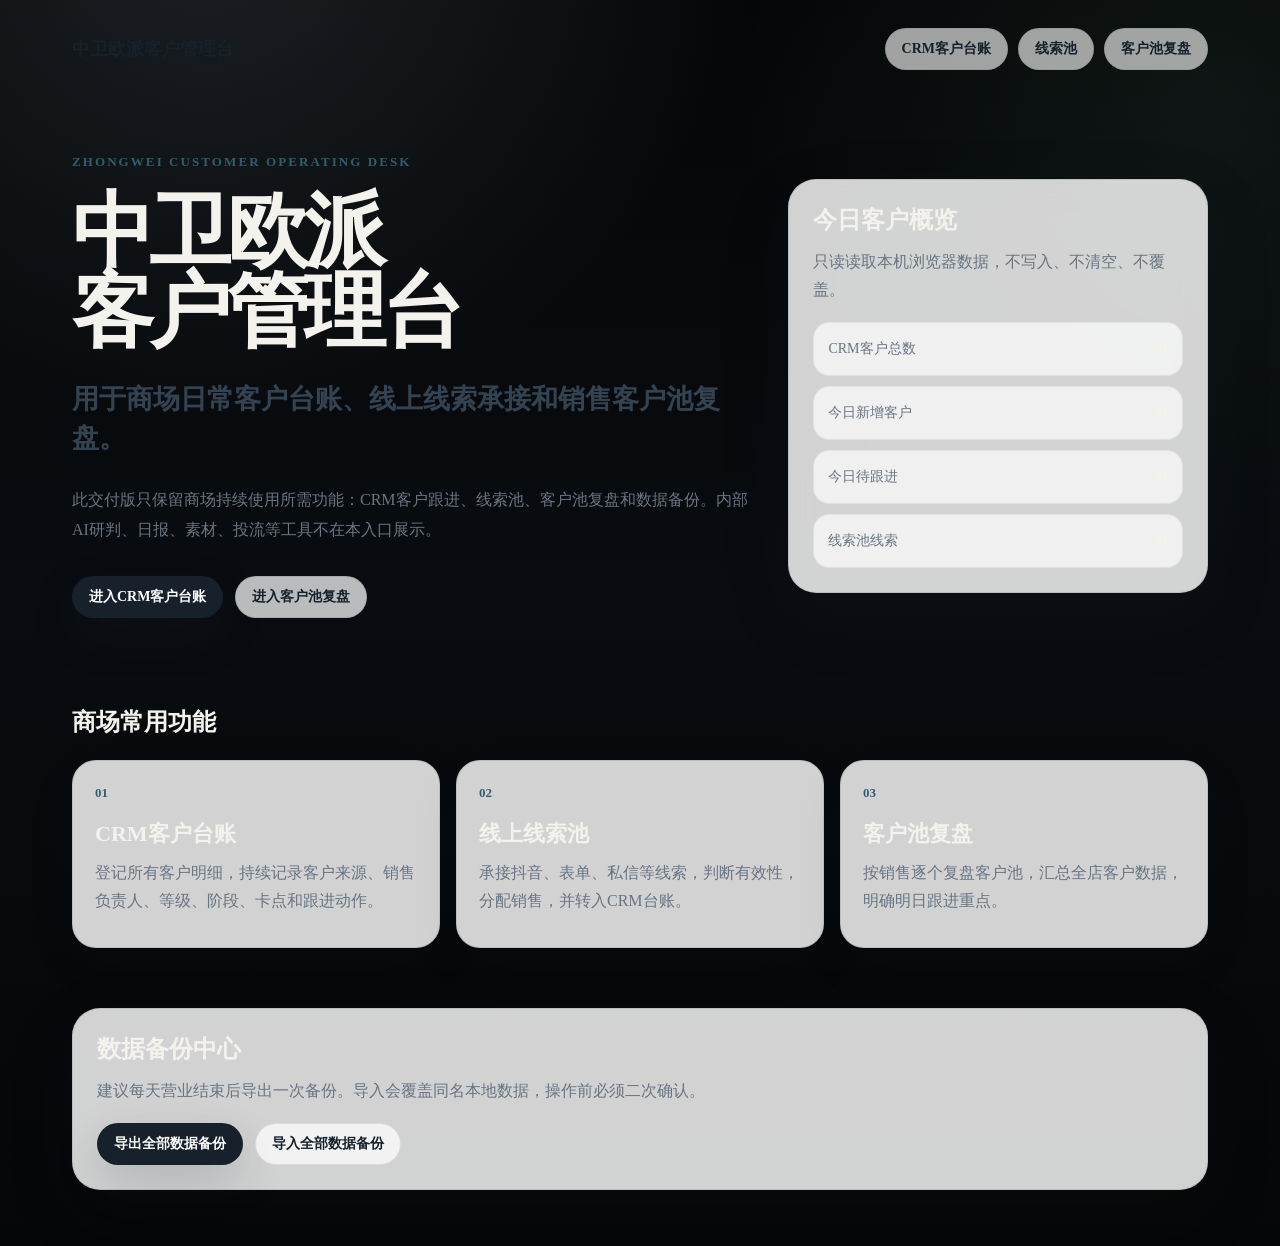
==== zhongwei-delivery/index.html @ cd32486b "新增中卫商场交付版" ====
<!DOCTYPE html>
<html lang="zh-CN">
<head>
  <meta charset="UTF-8" />
  <meta name="viewport" content="width=device-width, initial-scale=1.0" />
  <title>中卫欧派客户管理台</title>
  <link rel="stylesheet" href="shared-ui.css" />
  <style>
    :root {
      --delivery-bg: #f4f6f5;
      --delivery-card: rgba(255, 255, 255, 0.82);
      --delivery-text: #15212b;
      --delivery-muted: #687582;
      --delivery-border: rgba(31, 41, 51, 0.12);
      --delivery-accent: #2f5f6f;
      --delivery-dark: #17212b;
      --delivery-shadow: 0 24px 70px rgba(31, 41, 51, 0.12);
    }

    * {
      box-sizing: border-box;
    }

    body {
      background:
        linear-gradient(90deg, rgba(244, 246, 245, 0.92), rgba(244, 246, 245, 0.70)),
        url("assets/hero-water-courtyard.png") center/cover no-repeat fixed,
        var(--delivery-bg);
      color: var(--delivery-text);
      margin: 0;
      min-height: 100vh;
    }

    .delivery-shell {
      margin: 0 auto;
      max-width: 1180px;
      padding: 28px 22px 56px;
    }

    .delivery-nav {
      align-items: center;
      display: flex;
      gap: 16px;
      justify-content: space-between;
      margin-bottom: 56px;
    }

    .delivery-brand {
      color: var(--delivery-text);
      font-size: 18px;
      font-weight: 760;
      text-decoration: none;
    }

    .delivery-nav-links {
      display: flex;
      flex-wrap: wrap;
      gap: 10px;
      justify-content: flex-end;
    }

    .delivery-nav-links a,
    .delivery-button {
      align-items: center;
      border-radius: 999px;
      display: inline-flex;
      font-size: 14px;
      font-weight: 680;
      justify-content: center;
      min-height: 42px;
      padding: 10px 16px;
      text-decoration: none;
      transition: transform 180ms ease, border-color 180ms ease, box-shadow 180ms ease, background 180ms ease;
      white-space: nowrap;
    }

    .delivery-nav-links a {
      background: rgba(255, 255, 255, 0.62);
      border: 1px solid rgba(31, 41, 51, 0.08);
      color: var(--delivery-text);
    }

    .delivery-nav-links a:hover,
    .delivery-button:hover {
      transform: translateY(-2px);
    }

    .delivery-hero {
      display: grid;
      gap: 28px;
      grid-template-columns: minmax(0, 1.05fr) minmax(320px, 0.64fr);
      min-height: 520px;
      align-items: center;
    }

    .delivery-kicker {
      color: var(--delivery-accent);
      font-size: 13px;
      font-weight: 780;
      letter-spacing: 0.16em;
      text-transform: uppercase;
    }

    h1 {
      font-size: clamp(42px, 7vw, 82px);
      font-weight: 660;
      letter-spacing: -0.055em;
      line-height: 0.98;
      margin: 22px 0 18px;
    }

    .delivery-lead {
      color: #344351;
      font-size: clamp(18px, 2.4vw, 27px);
      font-weight: 620;
      line-height: 1.45;
      max-width: 760px;
    }

    .delivery-note {
      color: var(--delivery-muted);
      font-size: 16px;
      line-height: 1.85;
      margin-top: 18px;
      max-width: 720px;
    }

    .delivery-actions {
      display: flex;
      flex-wrap: wrap;
      gap: 12px;
      margin-top: 32px;
    }

    .delivery-button.primary {
      background: var(--delivery-dark);
      border: 1px solid rgba(23, 33, 43, 0.86);
      box-shadow: 0 18px 44px rgba(31, 41, 51, 0.18);
      color: #fff;
    }

    .delivery-button.secondary {
      background: rgba(255, 255, 255, 0.72);
      border: 1px solid var(--delivery-border);
      color: var(--delivery-text);
    }

    .delivery-panel {
      backdrop-filter: blur(18px);
      background: var(--delivery-card);
      border: 1px solid var(--delivery-border);
      border-radius: 28px;
      box-shadow: var(--delivery-shadow);
      padding: 24px;
    }

    .delivery-panel h2,
    .delivery-section h2 {
      font-size: 24px;
      margin: 0 0 12px;
    }

    .delivery-panel p {
      color: var(--delivery-muted);
      line-height: 1.75;
      margin: 0;
    }

    .delivery-stat-list {
      display: grid;
      gap: 10px;
      margin-top: 18px;
    }

    .delivery-stat {
      align-items: center;
      background: rgba(255, 255, 255, 0.68);
      border: 1px solid rgba(31, 41, 51, 0.08);
      border-radius: 16px;
      display: flex;
      justify-content: space-between;
      padding: 13px 14px;
    }

    .delivery-stat span {
      color: var(--delivery-muted);
      font-size: 14px;
    }

    .delivery-stat strong {
      font-size: 22px;
    }

    .delivery-section {
      margin-top: 60px;
    }

    .delivery-grid {
      display: grid;
      gap: 16px;
      grid-template-columns: repeat(3, minmax(0, 1fr));
      margin-top: 22px;
    }

    .delivery-card {
      background: rgba(255, 255, 255, 0.82);
      border: 1px solid var(--delivery-border);
      border-radius: 24px;
      box-shadow: 0 18px 46px rgba(31, 41, 51, 0.08);
      color: var(--delivery-text);
      min-height: 188px;
      padding: 22px;
      text-decoration: none;
      transition: transform 180ms ease, box-shadow 180ms ease, border-color 180ms ease;
    }

    .delivery-card:hover {
      border-color: rgba(47, 95, 111, 0.26);
      box-shadow: 0 24px 60px rgba(31, 41, 51, 0.12);
      transform: translateY(-3px);
    }

    .delivery-card span {
      color: var(--delivery-accent);
      font-size: 13px;
      font-weight: 780;
    }

    .delivery-card h3 {
      font-size: 22px;
      margin: 18px 0 10px;
    }

    .delivery-card p {
      color: var(--delivery-muted);
      line-height: 1.75;
      margin: 0;
    }

    .backup-actions {
      display: flex;
      flex-wrap: wrap;
      gap: 12px;
      margin-top: 18px;
    }

    .hidden {
      display: none;
    }

    @media (max-width: 860px) {
      .delivery-nav,
      .delivery-hero {
        align-items: stretch;
        grid-template-columns: 1fr;
      }

      .delivery-nav {
        flex-direction: column;
      }

      .delivery-nav-links {
        justify-content: flex-start;
      }

      .delivery-grid {
        grid-template-columns: 1fr;
      }
    }

    @media (max-width: 430px) {
      .delivery-shell {
        padding: 20px 14px 44px;
      }

      .delivery-actions,
      .backup-actions {
        flex-direction: column;
      }

      .delivery-button,
      .delivery-nav-links a {
        width: 100%;
      }
    }
  </style>
</head>
<body>
  <main class="delivery-shell">
    <nav class="delivery-nav" aria-label="中卫商场交付版导航">
      <a class="delivery-brand" href="index.html">中卫欧派客户管理台</a>
      <div class="delivery-nav-links">
        <a href="crm.html">CRM客户台账</a>
        <a href="douyin-leads.html">线索池</a>
        <a href="customer-review.html">客户池复盘</a>
      </div>
    </nav>

    <section class="delivery-hero">
      <div>
        <div class="delivery-kicker">ZHONGWEI CUSTOMER OPERATING DESK</div>
        <h1>中卫欧派<br />客户管理台</h1>
        <p class="delivery-lead">用于商场日常客户台账、线上线索承接和销售客户池复盘。</p>
        <p class="delivery-note">此交付版只保留商场持续使用所需功能：CRM客户跟进、线索池、客户池复盘和数据备份。内部AI研判、日报、素材、投流等工具不在本入口展示。</p>
        <div class="delivery-actions">
          <a class="delivery-button primary" href="crm.html">进入CRM客户台账</a>
          <a class="delivery-button secondary" href="customer-review.html">进入客户池复盘</a>
        </div>
      </div>

      <aside class="delivery-panel" aria-label="今日客户概览">
        <h2>今日客户概览</h2>
        <p>只读读取本机浏览器数据，不写入、不清空、不覆盖。</p>
        <div class="delivery-stat-list">
          <div class="delivery-stat"><span>CRM客户总数</span><strong id="statCustomers">0</strong></div>
          <div class="delivery-stat"><span>今日新增客户</span><strong id="statTodayNew">0</strong></div>
          <div class="delivery-stat"><span>今日待跟进</span><strong id="statTodayFollow">0</strong></div>
          <div class="delivery-stat"><span>线索池线索</span><strong id="statLeads">0</strong></div>
        </div>
      </aside>
    </section>

    <section class="delivery-section" aria-labelledby="toolsTitle">
      <h2 id="toolsTitle">商场常用功能</h2>
      <div class="delivery-grid">
        <a class="delivery-card" href="crm.html">
          <span>01</span>
          <h3>CRM客户台账</h3>
          <p>登记所有客户明细，持续记录客户来源、销售负责人、等级、阶段、卡点和跟进动作。</p>
        </a>
        <a class="delivery-card" href="douyin-leads.html">
          <span>02</span>
          <h3>线上线索池</h3>
          <p>承接抖音、表单、私信等线索，判断有效性，分配销售，并转入CRM台账。</p>
        </a>
        <a class="delivery-card" href="customer-review.html">
          <span>03</span>
          <h3>客户池复盘</h3>
          <p>按销售逐个复盘客户池，汇总全店客户数据，明确明日跟进重点。</p>
        </a>
      </div>
    </section>

    <section class="delivery-section delivery-panel" aria-labelledby="backupTitle">
      <h2 id="backupTitle">数据备份中心</h2>
      <p>建议每天营业结束后导出一次备份。导入会覆盖同名本地数据，操作前必须二次确认。</p>
      <div class="backup-actions">
        <button class="delivery-button primary" type="button" onclick="exportAllDataBackup()">导出全部数据备份</button>
        <button class="delivery-button secondary" type="button" onclick="document.getElementById('backupFileInput').click()">导入全部数据备份</button>
        <input id="backupFileInput" class="hidden" type="file" accept="application/json,.json" onchange="importAllDataBackup(event)" />
      </div>
    </section>
  </main>

  <script>
    const CRM_KEY = "decorationStoreCrmCustomers";
    const LEADS_KEY = "douyinLeads";

    function safeJsonParse(raw, fallback) {
      try {
        return raw ? JSON.parse(raw) : fallback;
      } catch (error) {
        return fallback;
      }
    }

    function todayDate() {
      const date = new Date();
      const year = date.getFullYear();
      const month = String(date.getMonth() + 1).padStart(2, "0");
      const day = String(date.getDate()).padStart(2, "0");
      return `${year}-${month}-${day}`;
    }

    function readArray(key) {
      const value = safeJsonParse(localStorage.getItem(key), []);
      return Array.isArray(value) ? value : [];
    }

    function normalizeDate(value) {
      return String(value || "").slice(0, 10);
    }

    function isClosedCustomer(customer) {
      const stage = String(customer.stage || customer.status || "");
      const level = String(customer.level || customer.grade || "");
      return stage.includes("死单") || stage.includes("已签单") || level.includes("死单");
    }

    function renderStats() {
      const customers = readArray(CRM_KEY);
      const leads = readArray(LEADS_KEY);
      const today = todayDate();
      const todayNew = customers.filter((customer) => normalizeDate(customer.newCustomerDate || customer.createdAt || customer.createTime) === today).length;
      const todayFollow = customers.filter((customer) => normalizeDate(customer.nextFollowDate || customer.nextFollowTime) === today && !isClosedCustomer(customer)).length;

      document.getElementById("statCustomers").textContent = customers.length;
      document.getElementById("statTodayNew").textContent = todayNew;
      document.getElementById("statTodayFollow").textContent = todayFollow;
      document.getElementById("statLeads").textContent = leads.length;
    }

    function formatBackupTimestamp() {
      const now = new Date();
      const pad = (num) => String(num).padStart(2, "0");
      return `${now.getFullYear()}${pad(now.getMonth() + 1)}${pad(now.getDate())}-${pad(now.getHours())}${pad(now.getMinutes())}`;
    }

    function collectLocalStorageSnapshot() {
      const storage = {};
      for (let index = 0; index < localStorage.length; index += 1) {
        const key = localStorage.key(index);
        if (key) storage[key] = localStorage.getItem(key);
      }
      return storage;
    }

    function exportAllDataBackup() {
      const payload = {
        app: "zhongwei-delivery",
        exportedAt: new Date().toISOString(),
        note: "中卫欧派客户管理台 localStorage 全量备份。",
        localStorageData: collectLocalStorageSnapshot()
      };
      const blob = new Blob([JSON.stringify(payload, null, 2)], { type: "application/json;charset=utf-8" });
      const link = document.createElement("a");
      link.href = URL.createObjectURL(blob);
      link.download = `zhongwei-customer-backup-${formatBackupTimestamp()}.json`;
      document.body.appendChild(link);
      link.click();
      link.remove();
      URL.revokeObjectURL(link.href);
      alert("已生成全部数据备份文件。");
    }

    function importAllDataBackup(event) {
      const file = event.target.files && event.target.files[0];
      event.target.value = "";
      if (!file) return;

      const reader = new FileReader();
      reader.onload = () => {
        const parsed = safeJsonParse(String(reader.result || ""), null);
        const storage = parsed && (parsed.localStorageData || parsed.localStorage);
        if (!storage || typeof storage !== "object" || Array.isArray(storage)) {
          alert("备份文件格式不正确。");
          return;
        }

        const firstConfirm = confirm("导入会覆盖同名本地数据。请确认已经备份当前数据，是否继续？");
        if (!firstConfirm) return;

        const confirmText = prompt("请输入：覆盖导入全部数据");
        if (confirmText !== "覆盖导入全部数据") {
          alert("确认词不正确，已取消导入。");
          return;
        }

        const beforeKey = `zhongweiDeliveryBackupBeforeImport_${Date.now()}`;
        localStorage.setItem(beforeKey, JSON.stringify({
          createdAt: new Date().toISOString(),
          localStorageData: collectLocalStorageSnapshot()
        }));

        Object.entries(storage).forEach(([key, value]) => {
          localStorage.setItem(key, String(value));
        });

        renderStats();
        alert("导入完成。系统已自动保留导入前备份。");
      };
      reader.readAsText(file, "utf-8");
    }

    renderStats();
  </script>
</body>
</html>
---- zhongwei-delivery/shared-ui.css ----
:root {
  --gc-bg-0: #050607;
  --gc-bg-1: #090c10;
  --gc-bg-2: #0f1318;
  --gc-panel: rgba(255, 255, 255, 0.045);
  --gc-panel-strong: rgba(255, 255, 255, 0.072);
  --gc-line: rgba(255, 255, 255, 0.1);
  --gc-line-strong: rgba(255, 255, 255, 0.18);
  --gc-text: #f4f2ed;
  --gc-text-soft: #eceff3;
  --gc-muted: rgba(236, 239, 243, 0.62);
  --gc-muted-2: rgba(236, 239, 243, 0.42);
  --gc-primary: #f2f0ea;
  --gc-primary-text: #090a0c;
  --gc-blue: #9fb4c8;
  --gc-green: #7fc7a0;
  --gc-red: #e28d8d;
  --gc-warn: #d8b16b;
  --gc-teal: #8fcbd0;
  --gc-radius-xl: 24px;
  --gc-radius-lg: 18px;
  --gc-radius-md: 12px;
  --gc-shadow: 0 24px 70px rgba(0, 0, 0, 0.32);
  --gc-soft-shadow: 0 16px 42px rgba(0, 0, 0, 0.22);
  --gc-focus: 0 0 0 3px rgba(242, 240, 234, 0.12);
}

* {
  scrollbar-color: rgba(255, 255, 255, 0.22) transparent;
}

html {
  background: var(--gc-bg-0);
}

body {
  min-height: 100vh;
  background:
    radial-gradient(circle at 16% -10%, rgba(159, 180, 200, 0.16), transparent 32%),
    radial-gradient(circle at 94% 8%, rgba(127, 199, 160, 0.075), transparent 28%),
    linear-gradient(180deg, var(--gc-bg-0) 0%, var(--gc-bg-1) 48%, var(--gc-bg-0) 100%) !important;
  color: var(--gc-text) !important;
}

.gc-shell {
  position: sticky;
  top: 0;
  z-index: 1000;
  border-bottom: 1px solid var(--gc-line);
  background: rgba(5, 6, 7, 0.76);
  backdrop-filter: blur(18px);
}

.gc-nav {
  max-width: 1280px;
  margin: 0 auto;
  padding: 14px 32px;
  display: flex;
  align-items: center;
  justify-content: space-between;
  gap: 22px;
}

.gc-brand {
  color: var(--gc-text);
  font-size: 15px;
  font-weight: 700;
  letter-spacing: 0.02em;
  text-decoration: none;
  white-space: nowrap;
}

.gc-nav-links {
  display: flex;
  align-items: center;
  justify-content: flex-end;
  gap: 6px;
  flex-wrap: wrap;
}

.gc-nav a {
  color: var(--gc-muted);
  text-decoration: none;
  font-size: 13px;
  font-weight: 650;
  line-height: 1;
  border: 1px solid transparent;
  border-radius: 999px;
  padding: 9px 10px;
  transition: color 240ms ease, border-color 240ms ease, background 240ms ease;
}

.gc-nav a:hover,
.gc-nav a.is-active {
  color: var(--gc-text);
  border-color: var(--gc-line);
  background: rgba(255, 255, 255, 0.055);
}

body > header {
  background:
    radial-gradient(circle at 14% 12%, rgba(159, 180, 200, 0.18), transparent 32%),
    radial-gradient(circle at 88% 18%, rgba(242, 240, 234, 0.075), transparent 30%),
    linear-gradient(135deg, #0d1116 0%, #07090c 58%, #111820 100%) !important;
  border-bottom: 1px solid var(--gc-line);
  box-shadow: inset 0 -1px 0 rgba(255, 255, 255, 0.04);
}

body > header::before {
  display: none !important;
}

body > header h1 {
  color: var(--gc-text) !important;
  font-weight: 660 !important;
  letter-spacing: -0.02em;
}

body > header p,
.subtitle,
.section-note,
.copy-tip {
  color: var(--gc-muted) !important;
}

.eyebrow,
.hero-eyebrow {
  color: var(--gc-text-soft) !important;
  background: rgba(255, 255, 255, 0.07) !important;
  border: 1px solid var(--gc-line) !important;
  box-shadow: none !important;
}

main {
  position: relative;
}

.card,
.module-card,
.form-section-card,
.lead-card,
.history-item,
.result-card,
.funnel-group,
.stat,
.summary-item,
.sales-review-item,
.modal-content {
  background: var(--gc-panel) !important;
  border: 1px solid var(--gc-line) !important;
  color: var(--gc-text) !important;
  box-shadow: var(--gc-soft-shadow) !important;
  backdrop-filter: blur(18px);
}

.card,
.module-card {
  border-radius: var(--gc-radius-xl) !important;
}

.form-section-card,
.lead-card,
.history-item,
.result-card,
.funnel-group,
.stat,
.summary-item,
.sales-review-item {
  border-radius: var(--gc-radius-lg) !important;
}

.card,
.module-card,
.lead-card,
.history-item,
.result-card,
.sales-review-item {
  transition: transform 260ms cubic-bezier(0.22, 1, 0.36, 1), border-color 260ms ease, background 260ms ease, box-shadow 260ms ease;
}

.card:hover,
.module-card:hover,
.lead-card:hover,
.history-item:hover,
.result-card:hover,
.sales-review-item:hover {
  transform: translateY(-2px);
  border-color: var(--gc-line-strong) !important;
  background: var(--gc-panel-strong) !important;
}

h1,
h2,
h3,
label,
.section-title,
.form-section-title,
.lead-title,
.history-title {
  color: var(--gc-text) !important;
}

label {
  font-weight: 650 !important;
}

input,
select,
textarea {
  background: rgba(255, 255, 255, 0.06) !important;
  border: 1px solid var(--gc-line) !important;
  color: var(--gc-text) !important;
  box-shadow: none !important;
}

input::placeholder,
textarea::placeholder {
  color: rgba(236, 239, 243, 0.38) !important;
}

input:focus,
select:focus,
textarea:focus {
  border-color: rgba(242, 240, 234, 0.42) !important;
  box-shadow: var(--gc-focus) !important;
  outline: none !important;
}

select option {
  background: #11161c;
  color: var(--gc-text);
}

button,
a.button-link {
  border-radius: 999px !important;
  transition: transform 240ms cubic-bezier(0.22, 1, 0.36, 1), filter 240ms ease, background 240ms ease, border-color 240ms ease !important;
}

button:hover,
a.button-link:hover {
  transform: translateY(-1px);
  filter: brightness(1.06);
}

.btn-primary {
  background: var(--gc-primary) !important;
  color: var(--gc-primary-text) !important;
  border: 1px solid rgba(255, 255, 255, 0.18) !important;
}

.btn-blue,
.btn-teal,
.btn-cyan {
  background: rgba(159, 180, 200, 0.18) !important;
  color: var(--gc-text) !important;
  border: 1px solid rgba(159, 180, 200, 0.26) !important;
}

.btn-green {
  background: rgba(127, 199, 160, 0.16) !important;
  color: #d9f8e6 !important;
  border: 1px solid rgba(127, 199, 160, 0.28) !important;
}

.btn-red {
  background: rgba(226, 141, 141, 0.13) !important;
  color: #ffd7d7 !important;
  border: 1px solid rgba(226, 141, 141, 0.28) !important;
}

.btn-light,
.btn-ghost,
.btn-gray {
  background: rgba(255, 255, 255, 0.055) !important;
  color: var(--gc-text) !important;
  border: 1px solid var(--gc-line) !important;
  box-shadow: none !important;
}

.tag,
.badge,
.status-badge,
.quick-choice,
.check-card,
.flow span {
  background: rgba(255, 255, 255, 0.06) !important;
  border: 1px solid var(--gc-line) !important;
  color: var(--gc-text-soft) !important;
}

.quick-choice.active,
.check-card:has(input:checked) {
  background: rgba(242, 240, 234, 0.13) !important;
  border-color: rgba(242, 240, 234, 0.34) !important;
}

.tag-ok,
.badge-green {
  background: rgba(127, 199, 160, 0.16) !important;
  color: #d9f8e6 !important;
}

.tag-bad,
.badge-red {
  background: rgba(226, 141, 141, 0.14) !important;
  color: #ffd7d7 !important;
}

.tag-warn,
.badge-amber {
  background: rgba(216, 177, 107, 0.14) !important;
  color: #f8e8c8 !important;
}

table {
  color: var(--gc-text) !important;
  border-color: var(--gc-line) !important;
}

th {
  background: rgba(255, 255, 255, 0.07) !important;
  color: var(--gc-text) !important;
  border-color: var(--gc-line) !important;
}

td {
  border-color: var(--gc-line) !important;
  color: var(--gc-muted) !important;
}

tr:hover td {
  background: rgba(255, 255, 255, 0.035) !important;
}

.report-output,
.output,
.data-summary-output {
  min-height: 160px;
  line-height: 1.78 !important;
}

.copy-tip {
  color: #d9f8e6 !important;
  font-weight: 650 !important;
}

/* Readability reset for legacy light panels after dark workspace migration. */
.dashboard,
.mini-stat-grid,
.source-stats,
.funnel-dashboard,
.funnel-rates,
.todo-list,
.filter-grid,
.detail-grid,
.history-list,
.result-grid,
.lead-list,
.sales-review-list,
.summary-grid,
.button-row,
.form-grid {
  color: var(--gc-text) !important;
}

.stat-box,
.mini-stat,
.source-stat,
.todo-card,
.filter-grid,
.table-wrapper,
.detail-panel,
.detail-item,
.timeline-item,
.prejudge-history-item,
.funnel-alert,
.radio-card,
.check-card,
.quick-choice,
.report-output,
.output,
.data-summary-output,
.compact-help,
.empty-state,
.modal-dialog {
  background: rgba(255, 255, 255, 0.065) !important;
  border: 1px solid var(--gc-line) !important;
  color: var(--gc-text) !important;
  box-shadow: none !important;
}

.stat-box::before {
  background: rgba(242, 240, 234, 0.46) !important;
}

.stat-box::after {
  background: rgba(255, 255, 255, 0.05) !important;
}

.stat-box span,
.mini-stat span,
.source-stat span,
.detail-item span,
.todo-meta,
.subtle,
.history-meta,
.lead-meta,
.funnel-name,
.stat-desc,
.section-note,
.copy-tip,
.result-content,
.summary-item span,
.compact-help,
.empty-state {
  color: var(--gc-muted) !important;
}

.stat-box strong,
.mini-stat strong,
.source-stat strong,
.detail-item strong,
.todo-title,
.customer-name,
.prejudge-history-title,
.funnel-count,
.funnel-group h4,
.summary-item strong,
.history-title,
.lead-title {
  color: var(--gc-text) !important;
}

.stat-critical strong,
.stat-critical .stat-icon {
  color: #ffd7d7 !important;
}

.stat-success strong,
.stat-success .stat-icon {
  color: #d9f8e6 !important;
}

.stat-icon {
  background: rgba(255, 255, 255, 0.075) !important;
  border: 1px solid var(--gc-line) !important;
  color: var(--gc-text-soft) !important;
}

.funnel-bar {
  background: rgba(255, 255, 255, 0.12) !important;
}

.funnel-fill {
  background: linear-gradient(90deg, rgba(242, 240, 234, 0.86), rgba(159, 180, 200, 0.72)) !important;
}

.funnel-alert {
  color: #f8e8c8 !important;
  background: rgba(216, 177, 107, 0.12) !important;
  border-color: rgba(216, 177, 107, 0.28) !important;
}

.table-wrapper,
.sales-funnel-table {
  background: rgba(255, 255, 255, 0.045) !important;
  border: 1px solid var(--gc-line) !important;
  box-shadow: none !important;
}

table,
.sales-funnel-table table {
  background: #0d1116 !important;
  color: var(--gc-text) !important;
}

thead,
tbody,
tr,
th,
td {
  color: inherit;
}

th {
  background: #151a20 !important;
  color: rgba(244, 246, 248, 0.94) !important;
  border-bottom: 1px solid rgba(255, 255, 255, 0.14) !important;
}

td {
  background: #0d1116 !important;
  color: rgba(244, 246, 248, 0.86) !important;
  border-bottom: 1px solid rgba(255, 255, 255, 0.08) !important;
}

tbody tr:hover,
tbody tr:hover td,
tbody tr:hover .action-cell {
  background: #121820 !important;
}

.action-cell {
  background: #10151b !important;
  color: var(--gc-text) !important;
  box-shadow: -14px 0 22px rgba(0, 0, 0, 0.24) !important;
}

.text-cell,
.date-cell,
.compact-cell,
.nowrap {
  color: rgba(244, 246, 248, 0.86) !important;
}

.modal-backdrop {
  background: rgba(0, 0, 0, 0.72) !important;
}

.modal-head,
.modal-actions {
  background: rgba(13, 17, 22, 0.94) !important;
  border-color: var(--gc-line) !important;
}

.modal-body {
  background: transparent !important;
  color: var(--gc-text) !important;
}

.modal-body *,
.detail-panel *,
.timeline-item * {
  color: inherit;
}

.detail-panel {
  background: rgba(255, 255, 255, 0.045) !important;
}

.timeline-item,
.detail-item {
  background: rgba(255, 255, 255, 0.06) !important;
}

.classification-details,
details,
summary {
  color: var(--gc-text) !important;
}

.classification-details,
details {
  background: rgba(255, 255, 255, 0.045) !important;
  border-color: var(--gc-line) !important;
}

.choice-help,
.form-save-tip,
.field-tip {
  color: var(--gc-muted) !important;
}

.hidden {
  display: none !important;
}

.btn-small {
  color: inherit;
}

/* Defensive surfaces: prevent light containers with light text across all workspaces. */
.gc-surface,
.gc-panel,
.gc-card,
.gc-history-card,
.gc-output,
.gc-editor,
.gc-summary,
.gc-record,
.gc-result,
.dynamic-history-item,
.prejudge-history-item,
.history-item,
.result-card,
.readout-box,
.weekly-readout,
.empty,
.empty-tip,
.lead-card,
.todo-card,
.detail-item,
.timeline-item,
.risk-card,
.warning-card,
.simulation-card,
.result-item,
.summary-card,
.saved-item,
.record-item,
.log-item,
[class*="history-item"],
[class*="readout"],
[class*="result-card"],
[class*="record-card"],
[class*="summary-card"],
[class*="output-card"],
[class*="empty"] {
  background: rgba(255, 255, 255, 0.055) !important;
  color: var(--gc-text) !important;
  border: 1px solid var(--gc-line) !important;
  box-shadow: none !important;
}

.gc-surface *,
.gc-panel *,
.gc-card *,
.gc-history-card *,
.gc-output *,
.gc-editor *,
.gc-summary *,
.gc-record *,
.gc-result *,
.dynamic-history-item *,
.prejudge-history-item *,
.history-item *,
.result-card *,
.readout-box *,
.weekly-readout *,
.empty *,
.empty-tip *,
.lead-card *,
.todo-card *,
.detail-item *,
.timeline-item *,
.risk-card *,
.warning-card *,
.simulation-card *,
.result-item *,
.summary-card *,
.saved-item *,
.record-item *,
.log-item *,
[class*="history-item"] *,
[class*="readout"] *,
[class*="result-card"] *,
[class*="record-card"] *,
[class*="summary-card"] *,
[class*="output-card"] *,
[class*="empty"] * {
  color: inherit;
}

.gc-light-surface {
  background: #f8fafc !important;
  color: #111827 !important;
  border: 1px solid #cbd5e1 !important;
}

.gc-light-surface * {
  color: inherit;
}

textarea,
input,
select,
.report-output,
.output,
.data-summary-output,
[contenteditable="true"] {
  background: rgba(255, 255, 255, 0.065) !important;
  color: var(--gc-text) !important;
  border: 1px solid rgba(255, 255, 255, 0.12) !important;
}

textarea::placeholder,
input::placeholder {
  color: rgba(255, 255, 255, 0.42) !important;
}

.report-output,
.output,
.data-summary-output,
.result-content,
.weekly-readout,
.readout-box {
  white-space: pre-wrap;
  line-height: 1.78 !important;
}

.section-note,
.subtle,
.history-meta,
.result-content,
.weekly-readout .subtle,
.readout-box .subtle,
.dynamic-history-item .subtle,
.prejudge-history-item .subtle,
.history-item .section-note {
  color: rgba(236, 239, 243, 0.68) !important;
}

/* Semantic action colors: keep existing business classes/onclick intact. */
.gc-btn,
button,
a.button-link {
  gap: 6px;
}

.gc-btn-primary,
.btn-primary {
  background: rgba(242, 240, 234, 0.92) !important;
  border-color: rgba(242, 240, 234, 0.54) !important;
  color: #090a0c !important;
}

.gc-btn-secondary,
.btn-light,
.btn-ghost,
.btn-gray {
  background: rgba(148, 163, 184, 0.13) !important;
  border-color: rgba(148, 163, 184, 0.32) !important;
  color: #dbe4ee !important;
}

.gc-btn-info,
.btn-blue,
.btn-teal,
.btn-cyan {
  background: rgba(59, 130, 246, 0.18) !important;
  border-color: rgba(96, 165, 250, 0.38) !important;
  color: #bfdbfe !important;
}

.gc-btn-success,
.btn-green {
  background: rgba(20, 184, 166, 0.17) !important;
  border-color: rgba(45, 212, 191, 0.36) !important;
  color: #99f6e4 !important;
}

.gc-btn-warning {
  background: rgba(245, 158, 11, 0.14) !important;
  border-color: rgba(245, 158, 11, 0.36) !important;
  color: #fcd34d !important;
}

.gc-btn-danger,
.btn-red {
  background: rgba(220, 38, 38, 0.16) !important;
  border-color: rgba(248, 113, 113, 0.44) !important;
  color: #fecaca !important;
}

button[onclick*="openCustomerDetail"],
button[onclick*="viewRecord"],
button[onclick*="viewHistory"],
button[onclick*="viewAiPromptHistory"],
button[data-action="view"] {
  background: rgba(148, 163, 184, 0.14) !important;
  border-color: rgba(148, 163, 184, 0.34) !important;
  color: #dbe4ee !important;
}

button[onclick*="editCustomer"],
button[onclick*="editLead"],
button[onclick*="editFollowRecord"],
button[data-sales-action="edit"] {
  background: rgba(20, 184, 166, 0.17) !important;
  border-color: rgba(45, 212, 191, 0.38) !important;
  color: #99f6e4 !important;
}

button[onclick*="openFollowForm"],
button[onclick*="addFollowRecord"],
button[onclick*="saveFollowRecord"],
button[onclick*="updateFollowRecord"],
button:where([onclick*="编辑跟进"]) {
  background: rgba(59, 130, 246, 0.22) !important;
  border-color: rgba(96, 165, 250, 0.46) !important;
  color: #dbeafe !important;
}

button[onclick*="openDeadCustomerModal"],
button[onclick*="confirmMarkDeadCustomer"],
button[onclick*="markInvalid"] {
  background: rgba(185, 28, 28, 0.18) !important;
  border-color: rgba(248, 113, 113, 0.48) !important;
  color: #fecaca !important;
}

button[onclick*="delete"],
button[data-action="delete"],
button[data-sales-action="delete"] {
  background: rgba(127, 29, 29, 0.28) !important;
  border-color: rgba(248, 113, 113, 0.5) !important;
  color: #fecaca !important;
}

button[onclick*="transferToCrm"],
button[data-sales-action="crm"],
a[href^="crm.html"].btn-cyan {
  background: rgba(242, 240, 234, 0.9) !important;
  border-color: rgba(242, 240, 234, 0.54) !important;
  color: #090a0c !important;
}

button[onclick*="copy"],
button[onclick*="Copy"],
button[data-action="copy"] {
  background: rgba(59, 130, 246, 0.16) !important;
  border-color: rgba(96, 165, 250, 0.32) !important;
  color: #bfdbfe !important;
}

button[onclick*="save"],
button[onclick*="Save"] {
  background: rgba(20, 184, 166, 0.16) !important;
  border-color: rgba(45, 212, 191, 0.34) !important;
  color: #99f6e4 !important;
}

button[onclick*="clear"],
button[onclick*="Clear"] {
  background: rgba(245, 158, 11, 0.12) !important;
  border-color: rgba(245, 158, 11, 0.34) !important;
  color: #fcd34d !important;
}

button:hover,
a.button-link:hover {
  filter: brightness(1.12) saturate(1.05);
  border-color: rgba(255, 255, 255, 0.36) !important;
}

/* Semantic tags: shared utility classes plus compatibility for existing tag text/classes. */
.gc-tag,
.tag,
.badge,
.status-badge {
  display: inline-flex;
  align-items: center;
  gap: 4px;
  border-radius: 999px;
  border: 1px solid rgba(148, 163, 184, 0.32) !important;
  background: rgba(148, 163, 184, 0.13) !important;
  color: #dbe4ee !important;
  font-weight: 800;
}

.gc-tag-a,
.tag-grade-a {
  background: rgba(34, 197, 94, 0.14) !important;
  border-color: rgba(34, 197, 94, 0.38) !important;
  color: #86efac !important;
}

.gc-tag-b,
.tag-grade-b {
  background: rgba(59, 130, 246, 0.15) !important;
  border-color: rgba(59, 130, 246, 0.38) !important;
  color: #93c5fd !important;
}

.gc-tag-c,
.tag-grade-c {
  background: rgba(168, 85, 247, 0.13) !important;
  border-color: rgba(168, 85, 247, 0.34) !important;
  color: #c4b5fd !important;
}

.gc-tag-dead,
.gc-tag-danger,
.tag-grade-invalid,
.tag-bad,
.badge-red {
  background: rgba(220, 38, 38, 0.15) !important;
  border-color: rgba(248, 113, 113, 0.42) !important;
  color: #fecaca !important;
}

.gc-tag-new,
.tag-new {
  background: rgba(59, 130, 246, 0.14) !important;
  border-color: rgba(96, 165, 250, 0.38) !important;
  color: #bfdbfe !important;
}

.gc-tag-lead {
  background: rgba(20, 184, 166, 0.14) !important;
  border-color: rgba(45, 212, 191, 0.36) !important;
  color: #99f6e4 !important;
}

.gc-tag-intent {
  background: rgba(129, 140, 248, 0.14) !important;
  border-color: rgba(129, 140, 248, 0.36) !important;
  color: #c7d2fe !important;
}

.gc-tag-focus,
.gc-tag-success,
.tag-ok,
.badge-green {
  background: rgba(34, 197, 94, 0.14) !important;
  border-color: rgba(34, 197, 94, 0.36) !important;
  color: #86efac !important;
}

.gc-tag-contacted {
  background: rgba(148, 163, 184, 0.14) !important;
  border-color: rgba(148, 163, 184, 0.34) !important;
  color: #cbd5e1 !important;
}

.gc-tag-visited {
  background: rgba(59, 130, 246, 0.14) !important;
  border-color: rgba(59, 130, 246, 0.36) !important;
  color: #93c5fd !important;
}

.gc-tag-measured {
  background: rgba(20, 184, 166, 0.14) !important;
  border-color: rgba(45, 212, 191, 0.36) !important;
  color: #99f6e4 !important;
}

.gc-tag-quoted,
.gc-tag-warning,
.tag-warn,
.badge-amber,
.tag-today {
  background: rgba(245, 158, 11, 0.14) !important;
  border-color: rgba(245, 158, 11, 0.38) !important;
  color: #fcd34d !important;
}

.gc-tag-signed {
  background: rgba(34, 197, 94, 0.16) !important;
  border-color: rgba(34, 197, 94, 0.42) !important;
  color: #bbf7d0 !important;
}

.gc-tag-sleep {
  background: rgba(100, 116, 139, 0.18) !important;
  border-color: rgba(148, 163, 184, 0.34) !important;
  color: #cbd5e1 !important;
}

.gc-tag-ai {
  background: rgba(129, 140, 248, 0.14) !important;
  border-color: rgba(129, 140, 248, 0.36) !important;
  color: #c7d2fe !important;
}

.tag-overdue {
  background: rgba(220, 38, 38, 0.16) !important;
  border-color: rgba(248, 113, 113, 0.44) !important;
  color: #fecaca !important;
}

.tag-status {
  background: rgba(148, 163, 184, 0.13) !important;
  border-color: rgba(148, 163, 184, 0.32) !important;
  color: #dbe4ee !important;
}

.tag.gc-tag-lead {
  background: rgba(20, 184, 166, 0.14) !important;
  border-color: rgba(45, 212, 191, 0.36) !important;
  color: #99f6e4 !important;
}

.tag.gc-tag-contacted {
  background: rgba(148, 163, 184, 0.14) !important;
  border-color: rgba(148, 163, 184, 0.34) !important;
  color: #cbd5e1 !important;
}

.tag.gc-tag-visited {
  background: rgba(59, 130, 246, 0.14) !important;
  border-color: rgba(59, 130, 246, 0.36) !important;
  color: #93c5fd !important;
}

.tag.gc-tag-measured {
  background: rgba(20, 184, 166, 0.14) !important;
  border-color: rgba(45, 212, 191, 0.36) !important;
  color: #99f6e4 !important;
}

.tag.gc-tag-intent {
  background: rgba(129, 140, 248, 0.14) !important;
  border-color: rgba(129, 140, 248, 0.36) !important;
  color: #c7d2fe !important;
}

.tag.gc-tag-quoted {
  background: rgba(245, 158, 11, 0.14) !important;
  border-color: rgba(245, 158, 11, 0.38) !important;
  color: #fcd34d !important;
}

.tag.gc-tag-focus {
  background: rgba(34, 197, 94, 0.14) !important;
  border-color: rgba(34, 197, 94, 0.36) !important;
  color: #86efac !important;
}

.tag.gc-tag-signed {
  background: rgba(34, 197, 94, 0.16) !important;
  border-color: rgba(34, 197, 94, 0.42) !important;
  color: #bbf7d0 !important;
}

.tag.gc-tag-sleep {
  background: rgba(100, 116, 139, 0.18) !important;
  border-color: rgba(148, 163, 184, 0.34) !important;
  color: #cbd5e1 !important;
}

.tag.gc-tag-dead {
  background: rgba(220, 38, 38, 0.15) !important;
  border-color: rgba(248, 113, 113, 0.42) !important;
  color: #fecaca !important;
}

.gc-page-kicker {
  display: inline-flex;
  align-items: center;
  gap: 8px;
  color: var(--gc-muted);
  font-size: 12px;
  font-weight: 750;
  letter-spacing: 0.08em;
  text-transform: uppercase;
  margin-bottom: 12px;
}

.gc-page-kicker::before {
  content: "";
  width: 18px;
  height: 1px;
  background: rgba(236, 239, 243, 0.38);
}

.gc-fade-in {
  animation: gcFadeIn 720ms cubic-bezier(0.22, 1, 0.36, 1) both;
}

@keyframes gcFadeIn {
  from {
    opacity: 0;
    transform: translateY(10px);
  }
  to {
    opacity: 1;
    transform: translateY(0);
  }
}

@media (max-width: 900px) {
  .gc-nav {
    align-items: flex-start;
    flex-direction: column;
    padding: 12px 18px;
  }

  .gc-nav-links {
    justify-content: flex-start;
    width: 100%;
    overflow-x: auto;
    padding-bottom: 2px;
    flex-wrap: nowrap;
  }

  .gc-nav a {
    flex: 0 0 auto;
  }

  body > header {
    padding-left: 20px !important;
    padding-right: 20px !important;
  }

  button,
  a.button-link {
    min-height: 44px !important;
  }
}

@media (max-width: 520px) {
  .card,
  .module-card {
    border-radius: 18px !important;
  }

  .gc-brand {
    font-size: 14px;
  }
}

@media (hover: none), (pointer: coarse) {
  .card:hover,
  .module-card:hover,
  .lead-card:hover,
  .history-item:hover,
  .result-card:hover,
  .sales-review-item:hover,
  button:hover,
  a.button-link:hover {
    transform: none;
  }
}

@media (prefers-reduced-motion: reduce) {
  *,
  *::before,
  *::after {
    animation-duration: 0.001ms !important;
    animation-iteration-count: 1 !important;
    scroll-behavior: auto !important;
    transition-duration: 0.001ms !important;
  }
}

/* Daily Report readability hardening. Keep this page-specific and visual only. */
.report-page .card,
.report-page .data-read-panel,
.report-page .report-section,
.report-page .report-card,
.report-page .report-history,
.report-page .summary-card,
.report-page .summary-editor,
.report-page .report-editor,
.report-page .read-result,
.report-page .history-item,
.report-page .saved-item,
.report-page .editable-summary,
.report-page .result-box,
.report-page .output-box,
.report-page .weekly-readout,
.report-page .readout-box,
.report-page #historyList > *,
.report-page #weeklyReadout > * {
  background: rgba(255, 255, 255, 0.055) !important;
  color: var(--gc-text) !important;
  border: 1px solid rgba(255, 255, 255, 0.12) !important;
  box-shadow: none !important;
}

.report-page .card {
  background: rgba(255, 255, 255, 0.045) !important;
}

.report-page textarea,
.report-page input,
.report-page select,
.report-page .summary-editor,
.report-page .report-editor,
.report-page .report-output,
.report-page .output,
.report-page .data-summary-output,
.report-page .read-result,
.report-page .editable-summary,
.report-page .result-box,
.report-page .output-box {
  background: rgba(255, 255, 255, 0.07) !important;
  color: #f4f6f8 !important;
  border: 1px solid rgba(255, 255, 255, 0.14) !important;
  caret-color: #f4f6f8;
}

.report-page textarea::placeholder,
.report-page input::placeholder {
  color: rgba(255, 255, 255, 0.46) !important;
}

.report-page .data-summary-output,
.report-page .output,
.report-page .weekly-readout,
.report-page .readout-box {
  font-size: 15px;
  line-height: 1.82 !important;
  white-space: pre-wrap;
}

.report-page .history-item,
.report-page .readout-box {
  border-radius: 16px !important;
  padding: 14px !important;
}

.report-page .history-item *,
.report-page .readout-box *,
.report-page .weekly-readout *,
.report-page .data-read-panel *,
.report-page .report-output *,
.report-page .output *,
.report-page .data-summary-output * {
  color: inherit;
}

.report-page h1,
.report-page h2,
.report-page h3,
.report-page label,
.report-page .history-title {
  color: #f4f6f8 !important;
}

.report-page .section-note,
.report-page .subtle,
.report-page .history-meta,
.report-page .copy-tip {
  color: rgba(255, 255, 255, 0.68) !important;
}

.report-page .button-row {
  color: var(--gc-text) !important;
}

.report-page button,
.report-page a.button-link {
  color: inherit;
}

.report-page button[onclick*="read"],
.report-page button[onclick*="generate"] {
  background: rgba(59, 130, 246, 0.2) !important;
  border-color: rgba(96, 165, 250, 0.44) !important;
  color: #dbeafe !important;
}

.report-page button[onclick*="copy"],
.report-page button[onclick*="view"] {
  background: rgba(148, 163, 184, 0.14) !important;
  border-color: rgba(148, 163, 184, 0.34) !important;
  color: #dbe4ee !important;
}

.report-page button[onclick*="save"],
.report-page button[onclick*="download"] {
  background: rgba(20, 184, 166, 0.17) !important;
  border-color: rgba(45, 212, 191, 0.38) !important;
  color: #99f6e4 !important;
}

.report-page button[onclick*="clear"] {
  background: rgba(245, 158, 11, 0.14) !important;
  border-color: rgba(245, 158, 11, 0.38) !important;
  color: #fcd34d !important;
}

.report-page button[onclick*="delete"] {
  background: rgba(127, 29, 29, 0.28) !important;
  border-color: rgba(248, 113, 113, 0.5) !important;
  color: #fecaca !important;
}

/* Daily Report advanced workspace. Visual-only, scoped to report.html. */
.report-page {
  min-height: 100vh;
  background:
    radial-gradient(circle at 18% -10%, rgba(159, 180, 200, 0.16), transparent 30%),
    radial-gradient(circle at 92% 4%, rgba(143, 203, 208, 0.08), transparent 28%),
    linear-gradient(180deg, #050607 0%, #070a0e 46%, #050607 100%) !important;
  color: #f4f6f8 !important;
}

.report-page .gc-shell {
  background: rgba(5, 6, 7, 0.82);
  border-bottom-color: rgba(255, 255, 255, 0.09);
}

.report-page .report-hero {
  padding: 58px 40px 96px !important;
  background:
    radial-gradient(circle at 20% 12%, rgba(159, 180, 200, 0.16), transparent 34%),
    radial-gradient(circle at 88% 18%, rgba(143, 203, 208, 0.07), transparent 30%),
    linear-gradient(135deg, #0d1116 0%, #07090c 58%, #111820 100%) !important;
}

.report-page .report-hero .hero {
  align-items: stretch;
  grid-template-columns: minmax(0, 1fr) minmax(260px, 340px);
  gap: 32px;
}

.report-page .report-hero-copy {
  display: flex;
  flex-direction: column;
  justify-content: center;
}

.report-page .report-hero h1 {
  color: #f4f6f8 !important;
  font-size: clamp(42px, 6vw, 74px);
  font-weight: 620 !important;
  letter-spacing: -0.045em;
  line-height: 0.98;
}

.report-page .report-hero .subtitle {
  color: rgba(244, 246, 248, 0.86) !important;
  font-size: clamp(17px, 2vw, 21px);
  margin-top: 18px;
}

.report-page .report-hero-note {
  color: rgba(244, 246, 248, 0.56) !important;
  line-height: 1.82;
  margin-top: 12px;
  max-width: 720px;
}

.report-page .report-status-panel {
  align-self: center;
  background: rgba(255, 255, 255, 0.055);
  border: 1px solid rgba(255, 255, 255, 0.12);
  border-radius: 24px;
  box-shadow: 0 24px 70px rgba(0, 0, 0, 0.28);
  min-width: 0;
  padding: 20px;
  backdrop-filter: blur(20px);
}

.report-page .report-flow-heading {
  align-items: start;
  display: grid;
  grid-template-columns: minmax(0, 1fr) minmax(180px, 0.72fr);
  gap: 14px;
  margin-bottom: 16px;
}

.report-page .report-status-title {
  color: #f4f6f8;
  font-size: 18px;
  font-weight: 800;
  margin-bottom: 4px;
}

.report-page .report-status-subtitle {
  color: rgba(244, 246, 248, 0.45);
  font-size: 11px;
  font-weight: 760;
  letter-spacing: 0.14em;
  text-transform: uppercase;
}

.report-page .report-date-control {
  margin: 0;
}

.report-page .report-date-control span {
  color: rgba(244, 246, 248, 0.68);
  display: block;
  font-size: 12px;
  font-weight: 760;
  margin-bottom: 7px;
}

.report-page .report-date-control input {
  min-height: 42px;
  width: 100%;
}

.report-page .report-yesterday-button {
  background: rgba(255, 255, 255, 0.06) !important;
  border-color: rgba(255, 255, 255, 0.16) !important;
  color: rgba(244, 246, 248, 0.76) !important;
  font-size: 12px;
  margin-top: 8px;
  min-height: 34px !important;
  padding: 7px 10px !important;
  width: 100%;
}

.report-page .report-status-grid {
  display: grid;
  grid-template-columns: 1fr auto;
  gap: 10px 18px;
  margin-bottom: 18px;
}

.report-page .report-status-grid span {
  color: rgba(244, 246, 248, 0.58);
  font-size: 13px;
}

.report-page .report-status-grid strong {
  color: #f4f6f8;
  font-size: 13px;
}

.report-page .report-main {
  margin-top: -56px !important;
  padding-bottom: 58px !important;
}

.report-page .report-flow {
  display: grid;
  grid-template-columns: repeat(3, minmax(0, 1fr));
  gap: 14px;
  margin-bottom: 22px;
}

.report-page .report-flow-step {
  background: rgba(255, 255, 255, 0.045);
  border: 1px solid rgba(255, 255, 255, 0.1);
  border-radius: 20px;
  padding: 18px;
  transition: transform 240ms ease, border-color 240ms ease, background 240ms ease;
}

.report-page .report-flow-step:hover {
  background: rgba(255, 255, 255, 0.065);
  border-color: rgba(255, 255, 255, 0.18);
  transform: translateY(-2px);
}

.report-page .report-flow-step span {
  color: rgba(143, 203, 208, 0.9);
  display: block;
  font-size: 12px;
  font-weight: 800;
  margin-bottom: 10px;
}

.report-page .report-flow-step strong {
  color: #f4f6f8;
  display: block;
  font-size: 16px;
  margin-bottom: 8px;
}

.report-page .report-flow-step p {
  color: rgba(244, 246, 248, 0.6);
  font-size: 13px;
  line-height: 1.65;
}

.report-page .report-workspace {
  display: grid;
  grid-template-columns: minmax(320px, 0.44fr) minmax(420px, 0.56fr);
  gap: 22px;
  align-items: start;
  margin-bottom: 22px;
}

.report-page .report-console-grid {
  display: grid;
  grid-template-columns: minmax(260px, 0.28fr) minmax(420px, 0.44fr) minmax(260px, 0.28fr);
  gap: 18px;
  align-items: start;
  margin-bottom: 24px;
}

.report-page .report-console-layout {
  display: grid;
  grid-template-columns: minmax(300px, 0.34fr) minmax(0, 0.66fr);
  grid-template-areas:
    "funnel editor"
    "ai editor"
    "summary editor";
  gap: 18px;
  align-items: start;
  margin-bottom: 24px;
}

.report-page .report-column {
  display: grid;
  gap: 18px;
  min-width: 0;
}

.report-page .report-column-kicker {
  color: #f4f6f8;
  font-size: 13px;
  font-weight: 820;
  letter-spacing: 0.08em;
  text-transform: uppercase;
}

.report-page .report-column-note {
  color: rgba(244, 246, 248, 0.55);
  font-size: 13px;
  line-height: 1.7;
  margin: -10px 0 0;
}

.report-page .report-panel,
.report-page .card.report-panel {
  background:
    linear-gradient(180deg, rgba(255, 255, 255, 0.058), rgba(255, 255, 255, 0.038)) !important;
  border: 1px solid rgba(255, 255, 255, 0.12) !important;
  border-radius: 24px !important;
  box-shadow: 0 22px 70px rgba(0, 0, 0, 0.25) !important;
  margin-bottom: 0;
  padding: 22px !important;
}

.report-page .report-editor-panel {
  position: sticky;
  top: 78px;
  background:
    linear-gradient(180deg, rgba(255, 255, 255, 0.078), rgba(255, 255, 255, 0.048)) !important;
  border-color: rgba(255, 255, 255, 0.18) !important;
  box-shadow: 0 32px 90px rgba(0, 0, 0, 0.34) !important;
}

.report-page .report-funnel {
  grid-area: funnel;
}

.report-page .report-summary {
  grid-area: summary;
}

.report-page .report-main-editor {
  grid-area: editor;
}

.report-page .report-ai-assist {
  grid-area: ai;
}

.report-page .section-head {
  border-bottom: 1px solid rgba(255, 255, 255, 0.08);
  margin-bottom: 18px !important;
  padding-bottom: 16px;
}

.report-page .section-head h2 {
  font-size: 20px;
  font-weight: 760;
  letter-spacing: -0.015em;
}

.report-page .report-editor-panel .section-head h2 {
  font-size: 24px;
}

.report-page .report-editor-state {
  align-items: flex-end;
  display: flex;
  flex-direction: column;
  gap: 5px;
  min-width: 130px;
  text-align: right;
}

.report-page .report-editor-state span {
  color: rgba(244, 246, 248, 0.86);
  font-size: 13px;
  font-weight: 800;
}

.report-page .report-editor-state strong,
.report-page .report-editor-state em {
  color: rgba(244, 246, 248, 0.52);
  font-size: 12px;
  font-style: normal;
}

.report-page .section-note {
  color: rgba(244, 246, 248, 0.6) !important;
  font-size: 13px;
}

.report-page label {
  color: rgba(244, 246, 248, 0.84) !important;
  font-size: 12px;
  letter-spacing: 0.01em;
}

.report-page input,
.report-page select,
.report-page textarea {
  background: rgba(255, 255, 255, 0.065) !important;
  border: 1px solid rgba(255, 255, 255, 0.14) !important;
  border-radius: 14px !important;
  color: #f4f6f8 !important;
  box-shadow: inset 0 1px 0 rgba(255, 255, 255, 0.035);
}

.report-page input:focus,
.report-page select:focus,
.report-page textarea:focus {
  background: rgba(255, 255, 255, 0.085) !important;
  border-color: rgba(143, 203, 208, 0.62) !important;
  box-shadow: 0 0 0 4px rgba(143, 203, 208, 0.12) !important;
}

.report-page .report-summary-editor {
  min-height: 210px;
}

.report-page .report-source .report-summary-editor,
.report-page .report-ai-editor {
  min-height: 190px;
}

.report-page .report-output,
.report-page #dailyOutput {
  min-height: 650px;
  font-size: 15px;
  line-height: 1.86 !important;
  padding: 16px !important;
  background:
    linear-gradient(180deg, rgba(255, 255, 255, 0.082), rgba(255, 255, 255, 0.06)) !important;
  border-color: rgba(255, 255, 255, 0.2) !important;
}

.report-page .output {
  min-height: 320px;
}

.report-page .report-compact-grid,
.report-page .report-meta-grid {
  grid-template-columns: repeat(2, minmax(0, 1fr));
}

.report-page .report-note-grid {
  margin-top: 16px;
}

.report-page .report-action-block {
  margin-top: 18px;
}

.report-page .report-funnel-list {
  display: grid;
  gap: 12px;
}

.report-page .report-funnel-row {
  background: rgba(255, 255, 255, 0.038);
  border: 1px solid rgba(255, 255, 255, 0.09);
  border-radius: 16px;
  padding: 12px;
  transition: background 240ms ease, border-color 240ms ease, transform 240ms ease;
}

.report-page .report-funnel-row:hover {
  background: rgba(255, 255, 255, 0.058);
  border-color: rgba(143, 203, 208, 0.28);
  transform: translateY(-1px);
}

.report-page .report-funnel-row div {
  align-items: center;
  display: flex;
  justify-content: space-between;
  gap: 12px;
  margin-bottom: 10px;
}

.report-page .report-funnel-row span {
  color: rgba(244, 246, 248, 0.72);
  font-size: 13px;
  font-weight: 760;
}

.report-page .report-funnel-row strong {
  color: #f4f6f8;
  font-size: 18px;
}

.report-page .report-funnel-row i {
  background: rgba(255, 255, 255, 0.07);
  border-radius: 999px;
  display: block;
  height: 7px;
  overflow: hidden;
}

.report-page .report-funnel-row b {
  background: linear-gradient(90deg, rgba(159, 180, 200, 0.72), rgba(143, 203, 208, 0.78));
  border-radius: inherit;
  display: block;
  height: 100%;
  transition: width 900ms cubic-bezier(0.22, 1, 0.36, 1);
}

.report-page .report-funnel-note {
  color: rgba(244, 246, 248, 0.46);
  font-size: 12px;
  line-height: 1.7;
  margin-top: 14px;
}

.report-page .report-action-block h3 {
  color: #f4f6f8 !important;
  font-size: 15px;
  margin: 0 0 12px !important;
}

.report-page .report-check-grid {
  grid-template-columns: repeat(2, minmax(0, 1fr));
}

.report-page .check-card {
  background: rgba(255, 255, 255, 0.045) !important;
  border: 1px solid rgba(255, 255, 255, 0.1) !important;
  color: rgba(244, 246, 248, 0.8) !important;
}

.report-page .check-card:hover {
  background: rgba(255, 255, 255, 0.07) !important;
  border-color: rgba(143, 203, 208, 0.34) !important;
}

.report-page .report-actions,
.report-page .button-row {
  gap: 10px;
}

.report-page .report-command-actions {
  display: grid;
  grid-template-columns: repeat(2, minmax(0, 1fr));
  margin-top: 16px;
}

.report-page .report-command-actions button {
  min-width: 0;
  white-space: normal;
}

.report-page .report-command-actions .report-main-action {
  grid-column: 1 / -1;
  min-height: 52px;
  font-size: 15px;
}

.report-page .report-status-pills {
  display: flex;
  flex-wrap: wrap;
  gap: 8px;
}

.report-page .report-status-pill {
  background: rgba(255, 255, 255, 0.06);
  border: 1px solid rgba(255, 255, 255, 0.12);
  border-radius: 999px;
  color: rgba(244, 246, 248, 0.68);
  font-size: 12px;
  font-weight: 760;
  padding: 7px 10px;
}

.report-page .report-editor-kicker {
  color: rgba(244, 246, 248, 0.78);
  font-size: 11px;
  font-weight: 820;
  letter-spacing: 0.12em;
  text-transform: uppercase;
}

.report-page .report-status-pill.is-ready {
  background: rgba(20, 184, 166, 0.13);
  border-color: rgba(45, 212, 191, 0.34);
  color: #99f6e4;
}

.report-page .report-insight-grid {
  display: grid;
  grid-template-columns: repeat(2, minmax(0, 1fr));
  gap: 8px;
  margin-bottom: 14px;
}

.report-page .report-ai-block {
  background: rgba(255, 255, 255, 0.045);
  border: 1px solid rgba(255, 255, 255, 0.1);
  border-radius: 14px;
  color: rgba(244, 246, 248, 0.64);
  font-size: 12px;
  font-weight: 760;
  padding: 11px;
}

.report-page .report-ai-block strong,
.report-page .report-ai-block span {
  display: block;
}

.report-page .report-ai-block strong {
  color: rgba(244, 246, 248, 0.86);
  font-size: 13px;
  margin-bottom: 6px;
}

.report-page .report-ai-block span {
  color: rgba(244, 246, 248, 0.58);
  font-size: 12px;
  font-weight: 520;
  line-height: 1.65;
}

.report-page .report-summary-preview {
  background: rgba(255, 255, 255, 0.045);
  border: 1px solid rgba(255, 255, 255, 0.1);
  border-radius: 16px;
  color: rgba(244, 246, 248, 0.72);
  font-size: 13px;
  line-height: 1.75;
  margin-bottom: 12px;
  padding: 14px;
}

.report-page .report-inline-accordion,
.report-page .report-accordion {
  border: 1px solid rgba(255, 255, 255, 0.1);
  border-radius: 18px;
  background: rgba(255, 255, 255, 0.035);
  overflow: hidden;
}

.report-page .report-inline-accordion {
  margin-bottom: 12px;
}

.report-page .report-inline-accordion summary,
.report-page .report-accordion summary {
  color: #f4f6f8;
  cursor: pointer;
  font-size: 14px;
  font-weight: 780;
  list-style: none;
  padding: 14px 16px;
}

.report-page .report-inline-accordion summary::-webkit-details-marker,
.report-page .report-accordion summary::-webkit-details-marker {
  display: none;
}

.report-page .report-inline-accordion summary::after,
.report-page .report-accordion summary::after {
  color: rgba(244, 246, 248, 0.46);
  content: "+";
  float: right;
  font-weight: 600;
}

.report-page .report-inline-accordion[open] summary::after,
.report-page .report-accordion[open] summary::after {
  content: "-";
}

.report-page .report-inline-accordion textarea {
  border-radius: 0 0 18px 18px !important;
  border-left: 0 !important;
  border-right: 0 !important;
  border-bottom: 0 !important;
}

.report-page .report-more-section {
  background: rgba(255, 255, 255, 0.032);
  border: 1px solid rgba(255, 255, 255, 0.09);
  border-radius: 24px;
  margin-top: 24px;
  padding: 22px;
}

.report-page .report-more-section > .section-head {
  margin-bottom: 14px !important;
}

.report-page .report-accordion {
  margin-top: 12px;
}

.report-page .report-accordion .report-panel {
  border-radius: 0 0 18px 18px !important;
  border-left: 0 !important;
  border-right: 0 !important;
  border-bottom: 0 !important;
  box-shadow: none !important;
}

.report-page button,
.report-page a.button-link {
  border: 1px solid rgba(255, 255, 255, 0.14) !important;
  border-radius: 999px !important;
  min-height: 40px;
  transition: transform 220ms ease, border-color 220ms ease, background 220ms ease, box-shadow 220ms ease;
}

.report-page button:hover,
.report-page a.button-link:hover {
  filter: none !important;
  transform: translateY(-2px);
}

.report-page .btn-primary,
.report-page button[onclick*="generate"] {
  background: rgba(219, 234, 254, 0.14) !important;
  border-color: rgba(147, 197, 253, 0.46) !important;
  color: #dbeafe !important;
}

.report-page .btn-blue,
.report-page button[onclick*="read"],
.report-page button[onclick*="view"] {
  background: rgba(148, 163, 184, 0.14) !important;
  border-color: rgba(148, 163, 184, 0.36) !important;
  color: #e2e8f0 !important;
}

.report-page .btn-green,
.report-page button[onclick*="copy"],
.report-page button[onclick*="save"],
.report-page button[onclick*="download"] {
  background: rgba(20, 184, 166, 0.15) !important;
  border-color: rgba(45, 212, 191, 0.4) !important;
  color: #99f6e4 !important;
}

.report-page button[onclick*="clear"] {
  background: rgba(245, 158, 11, 0.13) !important;
  border-color: rgba(245, 158, 11, 0.4) !important;
  color: #fde68a !important;
}

.report-page .btn-red,
.report-page button[onclick*="delete"] {
  background: rgba(127, 29, 29, 0.3) !important;
  border-color: rgba(248, 113, 113, 0.5) !important;
  color: #fecaca !important;
}

.report-page .copy-tip {
  color: rgba(153, 246, 228, 0.88) !important;
}

.report-page .weekly-readout,
.report-page #historyList {
  display: grid;
  gap: 14px;
}

.report-page .history-item,
.report-page .readout-box,
.report-page #historyList > .subtle {
  background: rgba(255, 255, 255, 0.045) !important;
  border: 1px solid rgba(255, 255, 255, 0.11) !important;
  border-radius: 18px !important;
  color: #f4f6f8 !important;
}

.report-page .history-item {
  grid-template-columns: minmax(0, 1fr) auto;
}

.report-page .report-timeline #historyList {
  gap: 0;
  position: relative;
}

.report-page .report-timeline #historyList::before {
  background: linear-gradient(180deg, rgba(143, 203, 208, 0.42), rgba(255, 255, 255, 0.08));
  bottom: 10px;
  content: "";
  left: 132px;
  position: absolute;
  top: 10px;
  width: 1px;
}

.report-page .report-timeline-item {
  background: transparent !important;
  border: 0 !important;
  border-radius: 0 !important;
  box-shadow: none !important;
  display: grid;
  grid-template-columns: 116px minmax(0, 1fr) auto;
  gap: 28px;
  padding: 16px 0 16px !important;
  position: relative;
}

.report-page .report-timeline-item::before {
  background: #8fcbd0;
  border: 4px solid #0a0d10;
  border-radius: 999px;
  box-shadow: 0 0 0 1px rgba(143, 203, 208, 0.34);
  content: "";
  height: 11px;
  left: 127px;
  position: absolute;
  top: 23px;
  width: 11px;
  z-index: 1;
}

.report-page .report-timeline-time span,
.report-page .report-timeline-time strong {
  display: block;
}

.report-page .report-timeline-time span {
  color: rgba(244, 246, 248, 0.76);
  font-size: 13px;
  font-weight: 800;
}

.report-page .report-timeline-time strong {
  color: rgba(244, 246, 248, 0.42);
  font-size: 11px;
  font-weight: 650;
  line-height: 1.5;
  margin-top: 4px;
}

.report-page .report-timeline-body {
  background: rgba(255, 255, 255, 0.04);
  border: 1px solid rgba(255, 255, 255, 0.1);
  border-radius: 16px;
  padding: 14px;
  transition: background 220ms ease, border-color 220ms ease, transform 220ms ease;
}

.report-page .report-timeline-body:hover {
  background: rgba(255, 255, 255, 0.06);
  border-color: rgba(143, 203, 208, 0.28);
  transform: translateY(-1px);
}

.report-page .report-timeline-tag {
  color: #99f6e4;
  display: inline-flex;
  font-size: 12px;
  font-weight: 820;
  margin: 6px 0 8px;
}

.report-page .report-timeline-actions {
  align-content: start;
  margin-top: 0;
}

.report-page .report-timeline-empty {
  background: rgba(255, 255, 255, 0.045);
  border: 1px solid rgba(255, 255, 255, 0.1);
  border-radius: 16px;
  padding: 18px;
}

.report-page .history-title {
  color: #f4f6f8 !important;
  font-size: 15px;
}

.report-page .subtle {
  color: rgba(244, 246, 248, 0.62) !important;
}

.report-page .report-weekly,
.report-page .report-stage,
.report-page .report-history {
  margin-top: 22px;
}

@media (max-width: 1080px) {
  .report-page .report-workspace,
  .report-page .report-console-grid,
  .report-page .report-console-layout {
    grid-template-columns: 1fr;
    grid-template-areas:
      "editor"
      "funnel"
      "ai"
      "summary";
  }

  .report-page .report-editor-panel {
    position: static;
  }
}

@media (max-width: 760px) {
  .report-page .gc-nav {
    padding: 12px 14px;
  }

  .report-page .report-hero {
    padding: 34px 16px 78px !important;
  }

  .report-page .report-hero .hero {
    display: grid;
    grid-template-columns: 1fr;
  }

  .report-page .report-status-panel {
    padding: 16px;
  }

  .report-page .report-flow-heading {
    grid-template-columns: 1fr;
  }

  .report-page .report-main {
    margin-top: -42px !important;
    padding-left: 12px !important;
    padding-right: 12px !important;
  }

  .report-page .report-flow {
    grid-template-columns: 1fr;
  }

  .report-page .report-command-actions,
  .report-page .report-status-pills,
  .report-page .report-insight-grid {
    grid-template-columns: 1fr;
  }

  .report-page .report-compact-grid,
  .report-page .report-meta-grid,
  .report-page .report-check-grid,
  .report-page .form-grid,
  .report-page .check-grid {
    grid-template-columns: 1fr !important;
  }

  .report-page .report-panel,
  .report-page .card.report-panel {
    border-radius: 18px !important;
    padding: 16px !important;
  }

  .report-page .history-item,
  .report-page .readout-box {
    grid-template-columns: 1fr !important;
  }

  .report-page .report-timeline #historyList::before,
  .report-page .report-timeline-item::before {
    display: none;
  }

  .report-page .report-timeline-item {
    grid-template-columns: 1fr !important;
    gap: 10px;
    padding: 12px 0 !important;
  }

  .report-page .report-timeline-actions {
    display: grid;
    grid-template-columns: 1fr;
  }

  .report-page .button-row,
  .report-page .report-actions {
    align-items: stretch;
    display: grid;
    grid-template-columns: 1fr;
  }

  .report-page button,
  .report-page a.button-link {
    width: 100%;
    white-space: normal;
  }

  .report-page .report-output,
  .report-page #dailyOutput {
    min-height: 460px;
  }
}

@media (prefers-reduced-motion: reduce) {
  .report-page .report-funnel-row,
  .report-page .report-funnel-row b,
  .report-page .report-flow-step,
  .report-page .report-timeline-body,
  .report-page button,
  .report-page a.button-link {
    transition: none !important;
    transform: none !important;
  }
}
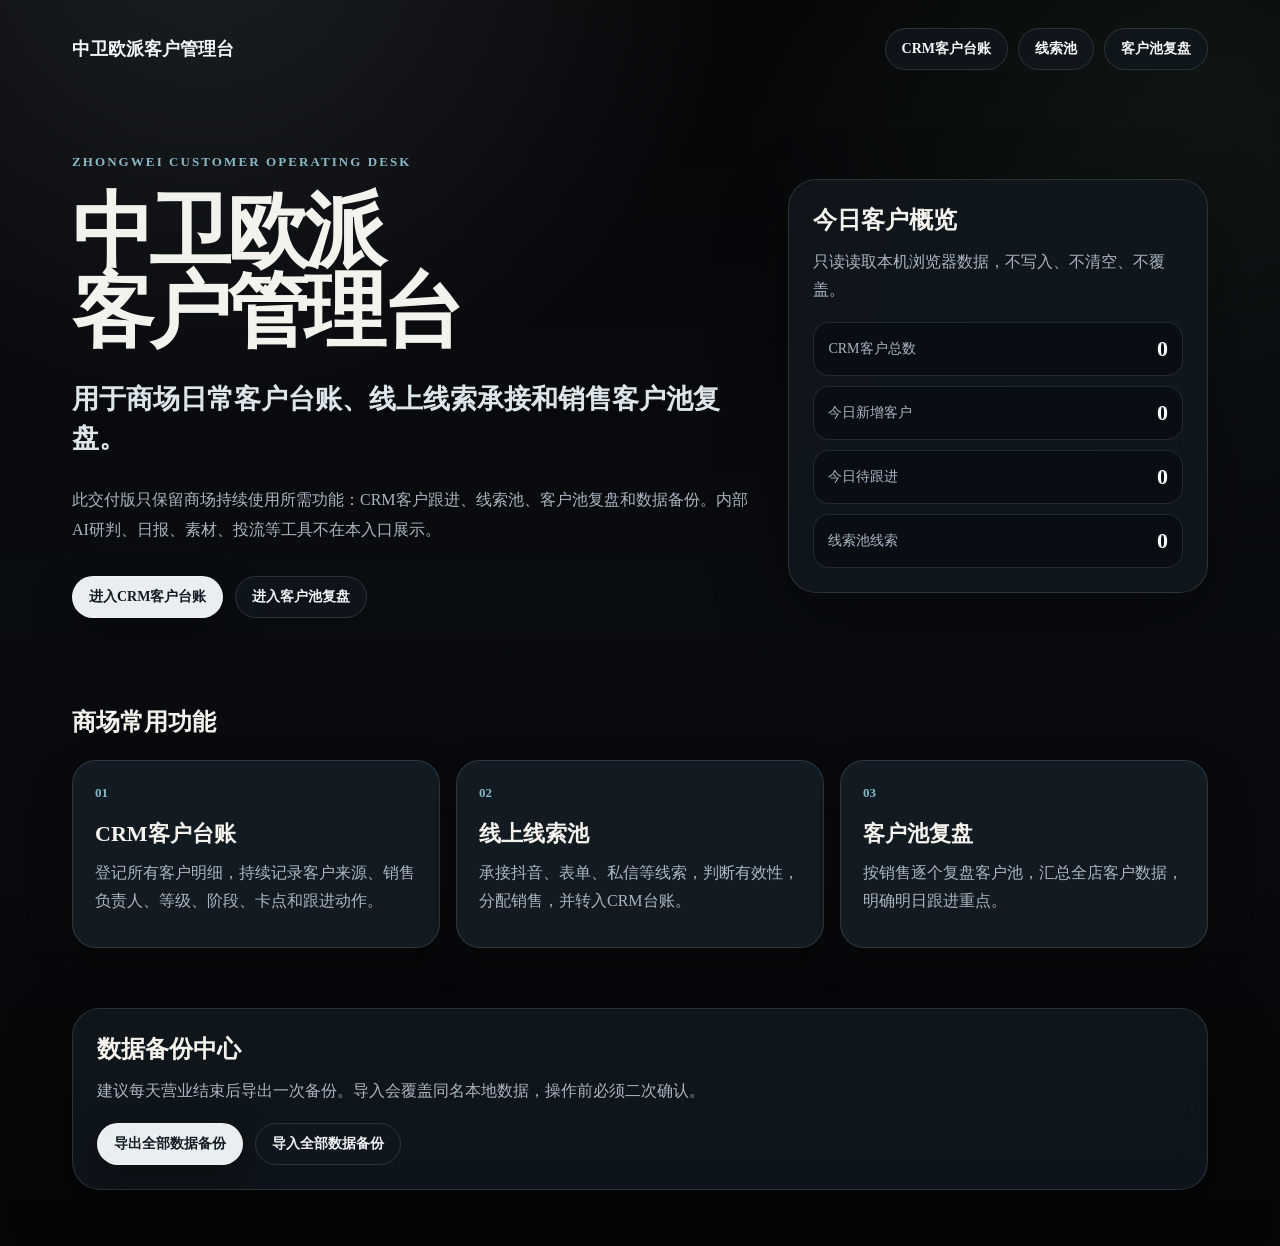
==== commit 8449a4d6: "修复交付版页面可读性" ====
--- a/zhongwei-delivery/index.html
+++ b/zhongwei-delivery/index.html
@@ -7,14 +7,17 @@
   <link rel="stylesheet" href="shared-ui.css" />
   <style>
     :root {
-      --delivery-bg: #f4f6f5;
-      --delivery-card: rgba(255, 255, 255, 0.82);
-      --delivery-text: #15212b;
-      --delivery-muted: #687582;
-      --delivery-border: rgba(31, 41, 51, 0.12);
-      --delivery-accent: #2f5f6f;
+      --delivery-bg: #070b0e;
+      --delivery-card: rgba(17, 24, 31, 0.86);
+      --delivery-card-soft: rgba(23, 32, 41, 0.78);
+      --delivery-text: #f3f6f8;
+      --delivery-muted: #a9b6c2;
+      --delivery-quiet: #7f8d9a;
+      --delivery-border: rgba(214, 224, 232, 0.14);
+      --delivery-border-strong: rgba(214, 224, 232, 0.24);
+      --delivery-accent: #8bb7c7;
       --delivery-dark: #17212b;
-      --delivery-shadow: 0 24px 70px rgba(31, 41, 51, 0.12);
+      --delivery-shadow: 0 24px 70px rgba(0, 0, 0, 0.36);
     }
 
     * {
@@ -23,7 +26,9 @@
 
     body {
       background:
-        linear-gradient(90deg, rgba(244, 246, 245, 0.92), rgba(244, 246, 245, 0.70)),
+        radial-gradient(circle at 18% 8%, rgba(91, 130, 145, 0.20), transparent 32%),
+        radial-gradient(circle at 88% 14%, rgba(130, 151, 158, 0.13), transparent 30%),
+        linear-gradient(90deg, rgba(7, 11, 14, 0.94), rgba(7, 11, 14, 0.82)),
         url("assets/hero-water-courtyard.png") center/cover no-repeat fixed,
         var(--delivery-bg);
       color: var(--delivery-text);
@@ -75,13 +80,14 @@
     }
 
     .delivery-nav-links a {
-      background: rgba(255, 255, 255, 0.62);
-      border: 1px solid rgba(31, 41, 51, 0.08);
+      background: rgba(17, 24, 31, 0.72);
+      border: 1px solid var(--delivery-border);
       color: var(--delivery-text);
     }
 
     .delivery-nav-links a:hover,
     .delivery-button:hover {
+      border-color: var(--delivery-border-strong);
       transform: translateY(-2px);
     }
 
@@ -110,7 +116,7 @@
     }
 
     .delivery-lead {
-      color: #344351;
+      color: #dce5ea;
       font-size: clamp(18px, 2.4vw, 27px);
       font-weight: 620;
       line-height: 1.45;
@@ -133,16 +139,16 @@
     }
 
     .delivery-button.primary {
-      background: var(--delivery-dark);
-      border: 1px solid rgba(23, 33, 43, 0.86);
-      box-shadow: 0 18px 44px rgba(31, 41, 51, 0.18);
-      color: #fff;
+      background: #e9eef1;
+      border: 1px solid rgba(255, 255, 255, 0.34);
+      box-shadow: 0 18px 44px rgba(0, 0, 0, 0.30);
+      color: #111a22;
     }
 
     .delivery-button.secondary {
-      background: rgba(255, 255, 255, 0.72);
+      background: rgba(17, 24, 31, 0.78);
       border: 1px solid var(--delivery-border);
-      color: var(--delivery-text);
+      color: #eef3f6;
     }
 
     .delivery-panel {
@@ -174,8 +180,8 @@
 
     .delivery-stat {
       align-items: center;
-      background: rgba(255, 255, 255, 0.68);
-      border: 1px solid rgba(31, 41, 51, 0.08);
+      background: rgba(8, 13, 18, 0.72);
+      border: 1px solid rgba(214, 224, 232, 0.12);
       border-radius: 16px;
       display: flex;
       justify-content: space-between;
@@ -188,6 +194,7 @@
     }
 
     .delivery-stat strong {
+      color: #f7fafb;
       font-size: 22px;
     }
 
@@ -203,10 +210,10 @@
     }
 
     .delivery-card {
-      background: rgba(255, 255, 255, 0.82);
+      background: var(--delivery-card-soft);
       border: 1px solid var(--delivery-border);
       border-radius: 24px;
-      box-shadow: 0 18px 46px rgba(31, 41, 51, 0.08);
+      box-shadow: 0 18px 46px rgba(0, 0, 0, 0.24);
       color: var(--delivery-text);
       min-height: 188px;
       padding: 22px;
@@ -215,8 +222,8 @@
     }
 
     .delivery-card:hover {
-      border-color: rgba(47, 95, 111, 0.26);
-      box-shadow: 0 24px 60px rgba(31, 41, 51, 0.12);
+      border-color: rgba(139, 183, 199, 0.32);
+      box-shadow: 0 24px 60px rgba(0, 0, 0, 0.34);
       transform: translateY(-3px);
     }
 
@@ -227,6 +234,7 @@
     }
 
     .delivery-card h3 {
+      color: #f4f7f9;
       font-size: 22px;
       margin: 18px 0 10px;
     }
